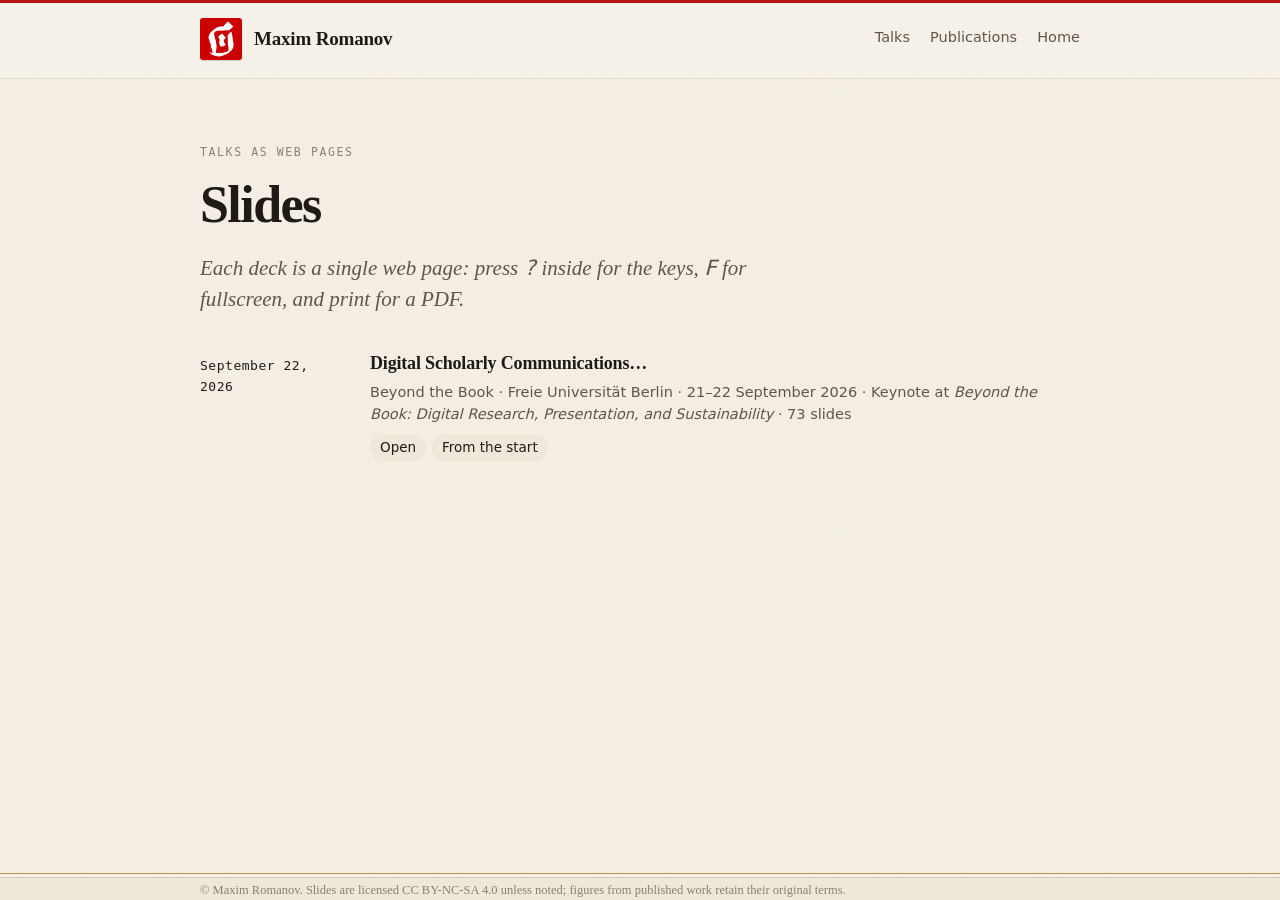
==== docs/index.html @ 6c86fb55 "Slide runtime and the first deck: Beyond the Book keynote, FU Berlin, 22 September 2026 Co-Authored-" ====
<!DOCTYPE html>
<html lang="en">
<head>
<meta charset="utf-8">
<meta name="viewport" content="width=device-width, initial-scale=1">
<title>Slides · Maxim Romanov</title>
<meta name="description" content="Slides from talks by Maxim Romanov, as web pages.">
<link rel="icon" href="assets/img/rm-mark-500.png" type="image/png">
<link rel="stylesheet" href="assets/list.css">
</head>
<body>
<header class="site-head">
  <div class="wrap head-inner">
    <a class="brand" href="https://maximromanov.github.io/"><img class="mark" src="assets/img/rm-mark.png" alt="" width="40" height="40"><span class="brand-name">Maxim Romanov</span></a>
    <nav class="site-nav"><a href="https://maximromanov.github.io/talks/">Talks</a><a href="https://maximromanov.github.io/publications/">Publications</a><a href="https://maximromanov.github.io/">Home</a></nav>
  </div>
</header>
<main class="wrap">
  <header class="page-head"><p class="app">Talks as web pages</p><h1>Slides</h1>
  <p class="lede">Each deck is a single web page: press <kbd>?</kbd> inside for the keys, <kbd>F</kbd> for fullscreen, and print for a PDF.</p></header>
  <ol class="items">
<li class="item"><div class="it-label"><span class="it-year">September 22, 2026</span></div><div class="it-body"><h3 class="it-title"><a href="2026-09-22-fub-keynote/">Digital Scholarly Communications…</a></h3><p class="it-meta">Beyond the Book · Freie Universität Berlin · 21–22 September 2026 · Keynote at <em>Beyond the Book: Digital Research, Presentation, and Sustainability</em> · 73 slides</p><p class="it-links"><a class="it-link" href="2026-09-22-fub-keynote/">Open</a> <a class="it-link" href="2026-09-22-fub-keynote/#1">From the start</a></p></div></li>
  </ol>
</main>
<footer class="site-foot"><div class="wrap"><p class="foot-note">© Maxim Romanov. Slides are licensed CC BY-NC-SA 4.0 unless noted; figures from published work retain their original terms.</p></div></footer>
</body>
</html>
---- docs/assets/list.css ----
/* ==========================================================================
   maximromanov.github.io — site stylesheet
   Hand-written; no framework. Tokens first, then layout, then components.
   ========================================================================== */

/* ---------- fonts (self-hosted; latin + latin-ext subsets) ---------- */
@font-face { font-family: "Literata"; font-style: normal; font-weight: 300 900; font-display: swap;
  src: url("assets/fonts/Literata-normal-latin.woff2") format("woff2");
  unicode-range: U+0000-00FF, U+0131, U+0152-0153, U+02BB-02BC, U+02C6, U+02DA, U+02DC, U+0304, U+0308, U+0329, U+2000-206F, U+20AC, U+2122, U+2191, U+2193, U+2212, U+2215, U+FEFF, U+FFFD; }
@font-face { font-family: "Literata"; font-style: normal; font-weight: 300 900; font-display: swap;
  src: url("assets/fonts/Literata-normal-latin-ext.woff2") format("woff2");
  unicode-range: U+0100-02BA, U+02BD-02C5, U+02C7-02CC, U+02CE-02D7, U+02DD-02FF, U+0304, U+0308, U+0329, U+1D00-1DBF, U+1E00-1E9F, U+1EF2-1EFF, U+2020, U+20A0-20AB, U+20AD-20C0, U+2113, U+2C60-2C7F, U+A720-A7FF; }
@font-face { font-family: "Literata"; font-style: italic; font-weight: 300 900; font-display: swap;
  src: url("assets/fonts/Literata-italic-latin.woff2") format("woff2");
  unicode-range: U+0000-00FF, U+0131, U+0152-0153, U+02BB-02BC, U+02C6, U+02DA, U+02DC, U+0304, U+0308, U+0329, U+2000-206F, U+20AC, U+2122, U+2191, U+2193, U+2212, U+2215, U+FEFF, U+FFFD; }
@font-face { font-family: "Literata"; font-style: italic; font-weight: 300 900; font-display: swap;
  src: url("assets/fonts/Literata-italic-latin-ext.woff2") format("woff2");
  unicode-range: U+0100-02BA, U+02BD-02C5, U+02C7-02CC, U+02CE-02D7, U+02DD-02FF, U+0304, U+0308, U+0329, U+1D00-1DBF, U+1E00-1E9F, U+1EF2-1EFF, U+2020, U+20A0-20AB, U+20AD-20C0, U+2113, U+2C60-2C7F, U+A720-A7FF; }
@font-face { font-family: "Inter"; font-style: normal; font-weight: 400 700; font-display: swap;
  src: url("assets/fonts/Inter-normal-latin.woff2") format("woff2");
  unicode-range: U+0000-00FF, U+0131, U+0152-0153, U+02BB-02BC, U+02C6, U+02DA, U+02DC, U+0304, U+0308, U+0329, U+2000-206F, U+20AC, U+2122, U+2191, U+2193, U+2212, U+2215, U+FEFF, U+FFFD; }
@font-face { font-family: "Inter"; font-style: normal; font-weight: 400 700; font-display: swap;
  src: url("assets/fonts/Inter-normal-latin-ext.woff2") format("woff2");
  unicode-range: U+0100-02BA, U+02BD-02C5, U+02C7-02CC, U+02CE-02D7, U+02DD-02FF, U+0304, U+0308, U+0329, U+1D00-1DBF, U+1E00-1E9F, U+1EF2-1EFF, U+2020, U+20A0-20AB, U+20AD-20C0, U+2113, U+2C60-2C7F, U+A720-A7FF; }
@font-face { font-family: "JetBrains Mono"; font-style: normal; font-weight: 400 600; font-display: swap;
  src: url("assets/fonts/JetBrainsMono-normal-latin.woff2") format("woff2");
  unicode-range: U+0000-00FF, U+0131, U+0152-0153, U+02BB-02BC, U+02C6, U+02DA, U+02DC, U+0304, U+0308, U+0329, U+2000-206F, U+20AC, U+2122, U+2191, U+2193, U+2212, U+2215, U+FEFF, U+FFFD; }
@font-face { font-family: "JetBrains Mono"; font-style: normal; font-weight: 400 600; font-display: swap;
  src: url("assets/fonts/JetBrainsMono-normal-latin-ext.woff2") format("woff2");
  unicode-range: U+0100-02BA, U+02BD-02C5, U+02C7-02CC, U+02CE-02D7, U+02DD-02FF, U+0304, U+0308, U+0329, U+1D00-1DBF, U+1E00-1E9F, U+1EF2-1EFF, U+2020, U+20A0-20AB, U+20AD-20C0, U+2113, U+2C60-2C7F, U+A720-A7FF; }

@font-face { font-family: "Amiri"; font-style: normal; font-weight: 400; font-display: swap;
  src: url("assets/fonts/Amiri-400-arabic.woff2") format("woff2");
  unicode-range: U+0600-06FF, U+0750-077F, U+0870-088E, U+0890-0891, U+0897-08E1, U+08E3-08FF, U+200C-200E, U+2010-2011, U+204F, U+2E41, U+FB50-FDFF, U+FE70-FE74, U+FE76-FEFC, U+102E0-102FB, U+10E60-10E7E, U+10EC2-10EC4, U+10EFC-10EFF, U+1EE00-1EE03, U+1EE05-1EE1F, U+1EE21-1EE22, U+1EE24, U+1EE27, U+1EE29-1EE32, U+1EE34-1EE37, U+1EE39, U+1EE3B, U+1EE42, U+1EE47, U+1EE49, U+1EE4B, U+1EE4D-1EE4F, U+1EE51-1EE52, U+1EE54, U+1EE57, U+1EE59, U+1EE5B, U+1EE5D, U+1EE5F, U+1EE61-1EE62, U+1EE64, U+1EE67-1EE6A, U+1EE6C-1EE72, U+1EE74-1EE77, U+1EE79-1EE7C, U+1EE7E, U+1EE80-1EE89, U+1EE8B-1EE9B, U+1EEA1-1EEA3, U+1EEA5-1EEA9, U+1EEAB-1EEBB, U+1EEF0-1EEF1; }

/* ---------- tokens ---------- */
:root {
  --paper: #F6F1E8;        /* page background: warm, slightly aged paper */
  --paper-2: #EEE7DA;      /* bands and panels */
  --panel: #FBF8F2;        /* raised cards */
  --rule: #D6CBB9;         /* hairlines */
  --rule-soft: #E5DCCD;
  --ink: #1F1A15;          /* text */
  --muted: #5F564B;        /* secondary text */
  --faint: #8B8174;        /* labels */
  --red: #B5140E;          /* accent, from the RM mark */
  --red-soft: #D14A40;
  --red-wash: #F4E2DE;
  --link: #9E1B14;
  --link-underline: rgba(158, 27, 20, .35);
  --gold: #B8923F;          /* jadwal inner line, ornaments */
  --grain-opacity: .055;
  --f-text: "Literata", "Iowan Old Style", "Palatino Linotype", Georgia, serif;
  --f-ui: "Inter", system-ui, -apple-system, "Segoe UI", Helvetica, Arial, sans-serif;
  --f-mono: "JetBrains Mono", ui-monospace, SFMono-Regular, Menlo, Consolas, monospace;
  --f-ar: "Amiri", "Scheherazade New", "Noto Naskh Arabic", "Geeza Pro", "Traditional Arabic", serif;
  --measure: 66ch;
  --wrap: 960px;
  --gutter: 16px;
  --label-w: 148px;
  color-scheme: light;
}
@media (prefers-color-scheme: dark) {
  :root:not([data-theme="light"]) {
    --paper: #161311; --paper-2: #1E1A17; --panel: #211D19; --rule: #3B342D; --rule-soft: #2E2924;
    --ink: #EAE2D6; --muted: #B7AC9C; --faint: #857A6D;
    --red: #E2574B; --red-soft: #F07A6F; --red-wash: #3A211E; --link: #EC7B70; --link-underline: rgba(236, 123, 112, .4);
    --gold: #C9A65A; --grain-opacity: .07;
    color-scheme: dark;
  }
}
:root[data-theme="dark"] {
  --paper: #161311; --paper-2: #1E1A17; --panel: #211D19; --rule: #3B342D; --rule-soft: #2E2924;
  --ink: #EAE2D6; --muted: #B7AC9C; --faint: #857A6D;
  --red: #E2574B; --red-soft: #F07A6F; --red-wash: #3A211E; --link: #EC7B70; --link-underline: rgba(236, 123, 112, .4);
  --gold: #C9A65A; --grain-opacity: .07;
  color-scheme: dark;
}

/* ---------- base ---------- */
*, *::before, *::after { box-sizing: border-box; }
html { -webkit-text-size-adjust: 100%; scroll-behavior: smooth; }
body {
  margin: 0; background: var(--paper); color: var(--ink);
  font-family: var(--f-text); font-size: 17px; line-height: 1.62;
  font-optical-sizing: auto; text-rendering: optimizeLegibility;
  -webkit-font-smoothing: antialiased;
  display: flex; flex-direction: column; min-height: 100vh;
}
main { flex: 1 0 auto; }
body::before { content: ""; position: fixed; inset: 0; z-index: -1; pointer-events: none; opacity: var(--grain-opacity);
  background-image: url("data:image/svg+xml,%3Csvg xmlns='http://www.w3.org/2000/svg' width='220' height='220'%3E%3Cfilter id='n'%3E%3CfeTurbulence type='fractalNoise' baseFrequency='.9' numOctaves='3' stitchTiles='stitch'/%3E%3CfeColorMatrix values='0 0 0 0 0.35 0 0 0 0 0.25 0 0 0 0 0.12 0 0 0 1 0'/%3E%3C/filter%3E%3Crect width='100%25' height='100%25' filter='url(%23n)'/%3E%3C/svg%3E"); }
body::after { content: ""; position: fixed; top: 0; left: 0; right: 0; height: 3px; background: var(--red); z-index: 5; }
img { max-width: 100%; height: auto; }
a { color: var(--link); text-decoration: underline; text-decoration-color: var(--link-underline); text-underline-offset: .16em; text-decoration-thickness: 1px; }
a:hover { text-decoration-color: currentColor; }
h1, h2, h3, h4 { font-family: var(--f-text); font-weight: 600; line-height: 1.18; letter-spacing: -.012em; margin: 0; text-wrap: balance; }
h1 { font-weight: 700; letter-spacing: -.03em; }
h1 { font-size: clamp(34px, 5vw, 54px); }
h2 { font-size: clamp(24px, 3vw, 30px); }
h3 { font-size: 19px; }
p { margin: 0 0 1em; }
hr { border: 0; border-top: 1px solid var(--rule); margin: 2.4em 0; }
code, pre { font-family: var(--f-mono); font-size: .86em; }
code { background: var(--paper-2); padding: .05em .35em; border-radius: 3px; }
pre { background: var(--paper-2); padding: 14px 16px; overflow: auto; border-radius: 4px; line-height: 1.5; }
pre code { background: none; padding: 0; }
blockquote { margin: 1.4em 0; padding: .2em 0 .2em 1.2em; border-left: 3px solid var(--red); color: var(--muted); }
table { border-collapse: collapse; width: 100%; margin: 1.2em 0; font-size: 15.5px; }
th, td { text-align: left; vertical-align: top; padding: .5em .7em; border-bottom: 1px solid var(--rule-soft); }
th { font-family: var(--f-ui); font-size: 13px; letter-spacing: .04em; text-transform: uppercase; color: var(--muted); }
[lang="ar"] { font-family: var(--f-ar); }

.wrap { max-width: var(--wrap); margin: 0 auto; padding: 0 clamp(var(--gutter), 4vw, 40px); width: 100%; }
.skip { position: absolute; left: -999px; top: 8px; background: var(--red); color: #fff; padding: 8px 12px; z-index: 10; }
.skip:focus { left: 8px; }

/* small uppercase label */
.app { font-family: var(--f-mono); font-size: 11.5px; letter-spacing: .14em; text-transform: uppercase; color: var(--faint); margin: 0 0 12px; }
.app a { color: inherit; text-decoration: none; }
.app a:hover { color: var(--red); }

/* ---------- header ---------- */
.site-head { border-bottom: 1px solid var(--rule-soft); background: var(--paper); }
.head-inner { display: flex; align-items: center; gap: 24px; padding-top: 18px; padding-bottom: 18px; }
.brand { display: inline-flex; align-items: center; gap: 12px; text-decoration: none; color: var(--ink); margin-right: auto; }
.brand .mark { width: 42px; height: 42px; border-radius: 3px; display: block; box-shadow: 0 1px 0 rgba(0,0,0,.15); }
.brand-name { font-family: var(--f-text); font-weight: 600; font-size: 19px; letter-spacing: -.01em; }
.site-nav { display: flex; flex-wrap: wrap; gap: 4px 20px; font-family: var(--f-ui); font-size: 14.5px; }
.site-nav a { color: var(--muted); text-decoration: none; padding: 4px 0; border-bottom: 2px solid transparent; }
.site-nav a:hover { color: var(--ink); }
.site-nav a.active { color: var(--ink); border-bottom-color: var(--red); }
.nav-num { font-family: var(--f-ar); color: var(--red); margin-right: .42em; font-size: 1.05em; }
.theme-toggle { background: none; border: 1px solid var(--rule); color: var(--muted); border-radius: 999px; width: 32px; height: 32px; display: inline-grid; place-items: center; cursor: pointer; padding: 0; }
.theme-toggle:hover { color: var(--red); border-color: var(--red); }
@media (max-width: 720px) {
  .head-inner { flex-wrap: wrap; gap: 12px 16px; }
  .brand { margin-right: 0; flex: 1 1 auto; }
  .site-nav { order: 3; flex-basis: 100%; gap: 2px 16px; font-size: 14px; }
}

/* ---------- page head ---------- */
.page-head { padding: clamp(36px, 6vw, 64px) 0 20px; max-width: 760px; }
.page-head h1 { font-size: clamp(34px, 5.2vw, 52px); }
.lede { font-size: clamp(18px, 2.1vw, 21px); font-style: italic; font-weight: 400; color: var(--muted); line-height: 1.5; margin: 18px 0 0; max-width: 58ch; text-wrap: pretty; }
.intro { margin-top: 12px; }

/* ---------- illustrations (manuscript-style) ---------- */
.illus { margin: 0; }
.illus img { display: block; width: 100%; height: auto; border: 1px solid var(--gold); outline: 1px solid var(--red); outline-offset: 4px; box-shadow: 0 12px 30px rgba(60, 40, 20, .16); background: var(--paper); }
.illus { padding: 5px; }
:root[data-theme="dark"] .illus img { filter: brightness(.92); }
@media (prefers-color-scheme: dark) { :root:not([data-theme="light"]) .illus img { filter: brightness(.92); } }
.illus figcaption { font-family: var(--f-mono); font-size: 10.5px; letter-spacing: .08em; text-transform: uppercase; color: var(--faint); margin-top: 12px; text-align: right; }
.page-head-illus { display: grid; grid-template-columns: minmax(0, 1fr) 360px; gap: 36px; align-items: end; max-width: none; }
.page-head-illus .page-head-text { max-width: 760px; }
.home-head-illus { display: grid; grid-template-columns: minmax(0, 1fr) 400px; gap: 40px; align-items: center; }
.illus-home img { transform: rotate(-1deg); }
.portrait { justify-self: end; width: 300px; max-width: 100%; }
.portrait img { display: block; width: 100%; height: auto; }
.portrait .portrait-ar { font-family: var(--f-ar); font-size: clamp(30px, 3.6vw, 44px); color: var(--red); text-align: center; text-transform: none; letter-spacing: 0; margin-top: 14px; line-height: 1.2; }
@media (max-width: 720px) { .portrait { justify-self: start; width: 240px; } }
.hd-ar-wrap { display: flex; justify-content: flex-end; align-items: center; height: 100%; }
.hd-ar { font-family: var(--f-ar); font-size: clamp(64px, 9vw, 124px); line-height: 1.1; color: var(--red); opacity: .92; margin: 0; text-align: right; font-weight: 400; text-shadow: 0 1px 0 rgba(255,255,255,.4); }
@media (max-width: 720px) { .hd-ar-wrap { justify-content: flex-start; } .hd-ar { font-size: 56px; text-align: left; opacity: .85; } }
@media (max-width: 860px) {
  .page-head-illus { grid-template-columns: minmax(0, 1fr) 280px; gap: 24px; }
  .home-head-illus { grid-template-columns: minmax(0, 1fr) 300px; }
}
@media (max-width: 720px) {
  .page-head-illus, .home-head-illus { grid-template-columns: 1fr; gap: 22px; }
  .page-head-illus .illus, .illus-home { max-width: 460px; }
  .illus-home img { transform: none; }
}

/* ---------- home ---------- */
.home-head { padding: clamp(44px, 8vw, 96px) 0 28px; }
.home-head h1 { font-size: clamp(42px, 7vw, 76px); letter-spacing: -.028em; line-height: 1.02; }
.hd-standing { font-size: clamp(19px, 2.5vw, 26px); font-weight: 400; color: var(--red); margin: 22px 0 0; line-height: 1.34; max-width: 30ch; letter-spacing: -.008em; text-wrap: balance; }
.hd-position { font-family: var(--f-ui); font-size: 15.5px; color: var(--muted); margin: 18px 0 0; max-width: 60ch; line-height: 1.5; }
.hd-links { font-family: var(--f-ui); font-size: 14px; margin: 14px 0 0; color: var(--faint); }
.hd-links a { color: var(--muted); text-decoration: none; }
.hd-links a:hover { color: var(--red); }

.rail { border-top: 1px solid var(--rule); border-bottom: 1px solid var(--rule); margin: 28px 0 40px; }
.rail-list { list-style: none; margin: 0; padding: 0; display: grid; grid-template-columns: repeat(4, 1fr); }
.rail-list li + li { border-left: 1px solid var(--rule-soft); }
.rail-list a { display: flex; flex-direction: column; gap: 4px; padding: 16px 18px; text-decoration: none; color: var(--ink); height: 100%; }
.rail-list a:hover { background: var(--panel); }
.rail-abbr { font-family: var(--f-mono); font-size: 12.5px; letter-spacing: .1em; text-transform: uppercase; color: var(--red); }
.rail-label { font-family: var(--f-ui); font-size: 13.5px; color: var(--muted); line-height: 1.35; }
@media (max-width: 720px) {
  .rail-list { grid-template-columns: 1fr 1fr; }
  .rail-list li:nth-child(3) { border-left: 0; }
  .rail-list li:nth-child(n+3) { border-top: 1px solid var(--rule-soft); }
}

/* featured book (home) */
.feature-book { display: grid; grid-template-columns: 150px 1fr; gap: 26px; align-items: start; background: var(--panel); border: 1px solid var(--rule-soft); border-left: 3px solid var(--red); border-radius: 4px; padding: 22px 26px; margin: 0 0 44px; max-width: 820px; }
.fb-cover img { display: block; width: 150px; height: auto; border-radius: 2px; box-shadow: 0 6px 18px rgba(0,0,0,.22); }
.fb-text .app { margin-bottom: 8px; color: var(--red); }
.fb-title { font-size: clamp(20px, 2.4vw, 25px); font-weight: 600; margin: 0 0 10px; line-height: 1.22; }
.fb-title em { font-style: italic; }
.fb-blurb { font-size: 15.5px; color: var(--muted); margin: 0 0 8px; line-height: 1.5; max-width: 60ch; }
.feature-book .it-links { margin-top: 10px; }
@media (max-width: 560px) { .feature-book { grid-template-columns: 1fr; gap: 16px; padding: 18px; } .fb-cover img { width: 120px; } }

/* publication with a cover */
.it-with-cover { display: grid; grid-template-columns: 120px 1fr; gap: 20px; align-items: start; }
.it-cover img { display: block; width: 120px; height: auto; border-radius: 2px; box-shadow: 0 4px 14px rgba(0,0,0,.2); }
.it-toc { margin: .5em 0 0; padding-left: 1.2em; }
.it-toc li { margin-bottom: .3em; }
@media (max-width: 560px) { .it-with-cover { grid-template-columns: 1fr; } .it-cover img { width: 100px; } }

/* ---------- prose ---------- */
.prose { max-width: var(--measure); font-size: 17.5px; }
.prose-wide { max-width: 820px; }
.prose p { margin: 0 0 1.15em; text-wrap: pretty; }
.prose h2 { margin: 2.2em 0 .7em; padding-top: .6em; border-top: 1px solid var(--rule); font-size: clamp(22px, 2.6vw, 27px); }
.prose h2:first-child { margin-top: 1em; border-top: 0; padding-top: 0; }
.prose h3 { margin: 1.8em 0 .5em; font-size: 19.5px; }
.prose h4 { margin: 1.4em 0 .4em; font-size: 16.5px; font-family: var(--f-ui); text-transform: uppercase; letter-spacing: .06em; color: var(--muted); }
.prose ul, .prose ol { padding-left: 1.3em; margin: 0 0 1.15em; }
.prose li { margin-bottom: .35em; }
.prose li p { margin-bottom: .5em; }
.prose img { display: block; margin: 1.2em auto; border-radius: 3px; }
.prose figure, .prose .figure { margin: 1.6em 0; }
.prose figcaption, .prose .caption, .prose p.caption { font-family: var(--f-ui); font-size: 13.5px; color: var(--muted); text-align: center; margin-top: .5em; }
.prose sup { line-height: 0; }
.prose .footnote { font-size: 15px; color: var(--muted); border-top: 1px solid var(--rule); margin-top: 2.5em; padding-top: 1em; }
.prose .footnotes, .prose .footnote ol { font-size: 15px; color: var(--muted); }
.prose .footnotes { border-top: 1px solid var(--rule); margin-top: 2.5em; padding-top: 1em; }
.prose .footnote-backref, .prose a.reversefootnote { text-decoration: none; }
.prose hr.footnotes-sep { display: none; }
.prose .lead { font-size: 1.12em; color: var(--muted); }
.home-essay { margin-bottom: 40px; }
.home-essay > p:first-of-type::first-letter { float: left; font-size: 4.6em; line-height: .78; padding: .08em .1em 0 0; color: var(--red); font-weight: 700; font-family: var(--f-text); }
.home-essay h2 { font-size: 21px; margin: 2em 0 .6em; border-top: 0; padding-top: 0; }
.home-essay h2:first-child { margin-top: 0; }
.prose .aside { font-family: var(--f-ui); font-size: 14.5px; color: var(--muted); border-left: 2px solid var(--rule); padding-left: 14px; margin: 1.4em 0; }

/* project blocks on the research page */
.project { margin: 2.4em 0 2.8em; padding-top: 1.6em; border-top: 1px solid var(--rule); scroll-margin-top: 24px; }
.project:first-of-type { border-top: 0; padding-top: 0; }
.project h2 { border-top: 0; padding-top: 0; margin: 0 0 .35em; }
.project .meta { font-family: var(--f-ui); font-size: 14px; color: var(--muted); margin: 0 0 1em; line-height: 1.5; }
.project .meta b { color: var(--red); font-weight: 600; }
.project .meta a { color: var(--muted); }
.project .links { font-family: var(--f-ui); font-size: 14px; margin-top: .4em; }
.project .links a { margin-right: 14px; }

/* table of contents (long pages) */
.toc { font-family: var(--f-ui); font-size: 14px; background: var(--panel); border: 1px solid var(--rule-soft); padding: 14px 18px; margin: 18px 0 28px; max-width: var(--measure); border-radius: 4px; }
.toc ul { list-style: none; margin: 0; padding: 0; }
.toc ul ul { padding-left: 14px; }
.toc li { margin: 3px 0; }
.toc a { text-decoration: none; color: var(--muted); }
.toc a:hover { color: var(--red); }

/* ---------- item lists (publications, talks, courses) ---------- */
.subnav { font-family: var(--f-ui); font-size: 14px; display: flex; flex-wrap: wrap; gap: 6px 18px; margin: 20px 0 8px; padding: 12px 0; border-top: 1px solid var(--gold); border-bottom: 1px solid var(--gold); box-shadow: 0 3px 0 -2px var(--rule), 0 -3px 0 -2px var(--rule); }
.subnav a { text-decoration: none; color: var(--muted); }
.subnav a:hover { color: var(--red); }
.legend { font-family: var(--f-ui); font-size: 13px; color: var(--faint); margin: 10px 0 0; }
.items-section { margin-top: 40px; scroll-margin-top: 24px; }
.items-section > h2 { margin-bottom: 8px; }
.items-section > h2::before, .home-essay h2::before, .project h2::before { content: ""; display: inline-block; width: .62em; height: .62em; margin-right: .4em; vertical-align: -.02em; background-color: var(--red); -webkit-mask: url("data:image/svg+xml,%3Csvg xmlns='http://www.w3.org/2000/svg' viewBox='0 0 24 24'%3E%3Cpath d='M12 1.5c1.4 2.6 1.4 5.2 0 7.8-1.4-2.6-1.4-5.2 0-7.8zm0 21c-1.4-2.6-1.4-5.2 0-7.8 1.4 2.6 1.4 5.2 0 7.8zM1.5 12c2.6-1.4 5.2-1.4 7.8 0-2.6 1.4-5.2 1.4-7.8 0zm21 0c-2.6 1.4-5.2 1.4-7.8 0 2.6-1.4 5.2-1.4 7.8 0zM4.6 4.6c2.8.8 4.7 2.7 5.5 5.5-2.8-.8-4.7-2.7-5.5-5.5zm14.8 14.8c-2.8-.8-4.7-2.7-5.5-5.5 2.8.8 4.7 2.7 5.5 5.5zM19.4 4.6c-.8 2.8-2.7 4.7-5.5 5.5.8-2.8 2.7-4.7 5.5-5.5zM4.6 19.4c.8-2.8 2.7-4.7 5.5-5.5-.8 2.8-2.7 4.7-5.5 5.5z'/%3E%3Ccircle cx='12' cy='12' r='2.2'/%3E%3C/svg%3E") center / contain no-repeat; mask: url("data:image/svg+xml,%3Csvg xmlns='http://www.w3.org/2000/svg' viewBox='0 0 24 24'%3E%3Cpath d='M12 1.5c1.4 2.6 1.4 5.2 0 7.8-1.4-2.6-1.4-5.2 0-7.8zm0 21c-1.4-2.6-1.4-5.2 0-7.8 1.4 2.6 1.4 5.2 0 7.8zM1.5 12c2.6-1.4 5.2-1.4 7.8 0-2.6 1.4-5.2 1.4-7.8 0zm21 0c-2.6 1.4-5.2 1.4-7.8 0 2.6-1.4 5.2-1.4 7.8 0zM4.6 4.6c2.8.8 4.7 2.7 5.5 5.5-2.8-.8-4.7-2.7-5.5-5.5zm14.8 14.8c-2.8-.8-4.7-2.7-5.5-5.5 2.8.8 4.7 2.7 5.5 5.5zM19.4 4.6c-.8 2.8-2.7 4.7-5.5 5.5.8-2.8 2.7-4.7 5.5-5.5zM4.6 19.4c.8-2.8 2.7-4.7 5.5-5.5-.8 2.8-2.7 4.7-5.5 5.5z'/%3E%3Ccircle cx='12' cy='12' r='2.2'/%3E%3C/svg%3E") center / contain no-repeat; }
.rosette { display: inline-block; width: 22px; height: 22px; background-color: var(--red); -webkit-mask: url("data:image/svg+xml,%3Csvg xmlns='http://www.w3.org/2000/svg' viewBox='0 0 24 24'%3E%3Cpath d='M12 1.5c1.4 2.6 1.4 5.2 0 7.8-1.4-2.6-1.4-5.2 0-7.8zm0 21c-1.4-2.6-1.4-5.2 0-7.8 1.4 2.6 1.4 5.2 0 7.8zM1.5 12c2.6-1.4 5.2-1.4 7.8 0-2.6 1.4-5.2 1.4-7.8 0zm21 0c-2.6 1.4-5.2 1.4-7.8 0 2.6-1.4 5.2-1.4 7.8 0zM4.6 4.6c2.8.8 4.7 2.7 5.5 5.5-2.8-.8-4.7-2.7-5.5-5.5zm14.8 14.8c-2.8-.8-4.7-2.7-5.5-5.5 2.8.8 4.7 2.7 5.5 5.5zM19.4 4.6c-.8 2.8-2.7 4.7-5.5 5.5.8-2.8 2.7-4.7 5.5-5.5zM4.6 19.4c.8-2.8 2.7-4.7 5.5-5.5-.8 2.8-2.7 4.7-5.5 5.5z'/%3E%3Ccircle cx='12' cy='12' r='2.2'/%3E%3C/svg%3E") center / contain no-repeat; mask: url("data:image/svg+xml,%3Csvg xmlns='http://www.w3.org/2000/svg' viewBox='0 0 24 24'%3E%3Cpath d='M12 1.5c1.4 2.6 1.4 5.2 0 7.8-1.4-2.6-1.4-5.2 0-7.8zm0 21c-1.4-2.6-1.4-5.2 0-7.8 1.4 2.6 1.4 5.2 0 7.8zM1.5 12c2.6-1.4 5.2-1.4 7.8 0-2.6 1.4-5.2 1.4-7.8 0zm21 0c-2.6 1.4-5.2 1.4-7.8 0 2.6-1.4 5.2-1.4 7.8 0zM4.6 4.6c2.8.8 4.7 2.7 5.5 5.5-2.8-.8-4.7-2.7-5.5-5.5zm14.8 14.8c-2.8-.8-4.7-2.7-5.5-5.5 2.8.8 4.7 2.7 5.5 5.5zM19.4 4.6c-.8 2.8-2.7 4.7-5.5 5.5.8-2.8 2.7-4.7 5.5-5.5zM4.6 19.4c.8-2.8 2.7-4.7 5.5-5.5-.8 2.8-2.7 4.7-5.5 5.5z'/%3E%3Ccircle cx='12' cy='12' r='2.2'/%3E%3C/svg%3E") center / contain no-repeat; }
.items-section > h2 .count { font-family: var(--f-mono); font-size: 12px; color: var(--faint); letter-spacing: .08em; margin-left: 8px; vertical-align: middle; }
.section-blurb { font-family: var(--f-ui); font-size: 14.5px; color: var(--muted); margin: 0 0 8px; max-width: 70ch; }
.year-head { font-family: var(--f-mono); font-size: 12.5px; letter-spacing: .14em; color: var(--red); text-transform: uppercase; margin: 26px 0 4px; }
.items { list-style: none; margin: 0; padding: 0; }
.item { display: grid; grid-template-columns: var(--label-w) 1fr; gap: 6px 22px; padding: 16px 0; border-top: 1px solid var(--rule-soft); scroll-margin-top: 24px; }
.items > .item:first-child { border-top: 0; }
.it-label { display: flex; flex-direction: column; gap: 3px; padding-top: 3px; }
.it-year { font-family: var(--f-mono); font-size: 13px; color: var(--ink); letter-spacing: .04em; }
.it-where, .it-status { font-family: var(--f-ui); font-size: 12.5px; color: var(--faint); line-height: 1.35; }
.it-status { color: var(--red); }
.it-body { min-width: 0; }
.it-title { font-size: 18px; font-weight: 600; letter-spacing: -.01em; line-height: 1.32; margin: 0; text-wrap: pretty; }
.it-title a { color: inherit; text-decoration: none; }
.it-title a:hover { color: var(--red); }
.it-meta, .it-text { font-family: var(--f-ui); font-size: 14.5px; color: var(--muted); line-height: 1.55; margin: 5px 0 0; max-width: 78ch; }
.it-text { color: var(--ink); font-family: var(--f-text); font-size: 16px; }
.it-note { font-family: var(--f-ui); font-size: 13.5px; color: var(--faint); margin: 6px 0 0; max-width: 78ch; }
.it-links { font-family: var(--f-ui); font-size: 13.5px; margin: 8px 0 0; display: flex; flex-wrap: wrap; gap: 4px 6px; }
.it-link { display: inline-block; text-decoration: none; color: var(--ink); background: var(--paper-2); padding: 2px 9px; border-radius: 999px; border: 1px solid transparent; }
.it-link:hover { border-color: var(--red); color: var(--red); background: var(--paper); }
.it-abstract { font-family: var(--f-ui); font-size: 14.5px; color: var(--muted); margin: 8px 0 0; max-width: 72ch; }
.it-abstract summary { cursor: pointer; color: var(--faint); font-size: 13px; letter-spacing: .04em; text-transform: uppercase; }
.it-abstract p { margin: .5em 0 0; }
.badges { display: inline-flex; flex-wrap: wrap; gap: 5px; margin-top: 8px; }
.badge { font-family: var(--f-mono); font-size: 10.5px; letter-spacing: .08em; text-transform: uppercase; padding: 1px 7px; border-radius: 3px; border: 1px solid var(--rule); color: var(--faint); }
.badge-key { color: var(--red); border-color: var(--red-soft); background: var(--red-wash); }
.badge-eis1600 { color: var(--ink); }
.items-compact .item { padding: 11px 0; }
@media (max-width: 640px) {
  .item { grid-template-columns: 1fr; gap: 4px; }
  .it-label { flex-direction: row; flex-wrap: wrap; gap: 10px; padding-top: 0; }
  .it-year { font-size: 12.5px; }
}

/* CV page */
.cv-top { display: grid; grid-template-columns: var(--label-w) 1fr; gap: 8px 22px; margin: 12px 0 8px; font-size: 16px; }
.cv-top dt { font-family: var(--f-mono); font-size: 12.5px; letter-spacing: .06em; color: var(--faint); text-transform: uppercase; padding-top: 4px; }
.cv-top dd { margin: 0; }
@media (max-width: 640px) { .cv-top { grid-template-columns: 1fr; gap: 2px; } .cv-top dd { margin-bottom: 10px; } }
.cv-section > h2 { font-size: 22px; }
.cv-section .item { padding: 12px 0; }
.cv-section .it-title { font-size: 16.5px; }

/* ---------- notes ---------- */
.note-head { max-width: 760px; }
.cover { margin: 8px 0 32px; }
.cover img { width: 100%; max-height: 420px; object-fit: cover; border-radius: 4px; display: block; }
.cover figcaption { font-family: var(--f-ui); font-size: 13px; color: var(--faint); margin-top: 8px; }
.note-body { margin-bottom: 48px; }
.note-body p.caption, .note-body .caption { font-family: var(--f-ui); font-size: 13.5px; color: var(--muted); }
.tags { font-family: var(--f-mono); font-size: 11.5px; letter-spacing: .06em; color: var(--faint); display: flex; flex-wrap: wrap; gap: 6px; margin-bottom: 40px; }
.tag { border: 1px solid var(--rule); border-radius: 3px; padding: 1px 7px; }
.notes-list .it-title { font-size: 19px; }

/* ---------- footer ---------- */
.site-foot { border-top: 1px solid var(--gold); box-shadow: inset 0 3px 0 var(--paper), inset 0 4px 0 var(--rule); margin-top: 48px; background: var(--paper-2); }
.foot-ornament { grid-column: 1 / -1; text-align: center; margin: 0 0 6px; line-height: 1; }
.foot-inner { padding-top: 22px; padding-bottom: 32px; display: grid; grid-template-columns: 1fr auto; gap: 10px 24px; align-items: baseline; font-family: var(--f-ui); font-size: 13.5px; color: var(--muted); }
.foot-left { display: flex; align-items: baseline; gap: 12px; flex-wrap: wrap; }
.foot-name { font-family: var(--f-text); font-weight: 600; color: var(--ink); font-size: 16px; }
.foot-ar { font-size: 20px; color: var(--red); line-height: 1; }
.foot-old { color: var(--faint); }
.foot-links a { color: var(--muted); text-decoration: none; }
.foot-links a:hover { color: var(--red); }
.views { color: var(--faint); }
.foot-note { grid-column: 1 / -1; margin: 6px 0 0; color: var(--faint); font-size: 12.5px; }
@media (max-width: 640px) { .foot-inner { grid-template-columns: 1fr; } }

/* ---------- print ---------- */
@media print {
  .site-head, .site-foot, .theme-toggle, .subnav, .skip { display: none !important; }
  body { background: #fff; color: #000; font-size: 11pt; }
  a { color: #000; text-decoration: none; }
  .item { break-inside: avoid; }
  .page-head { padding-top: 0; }
}
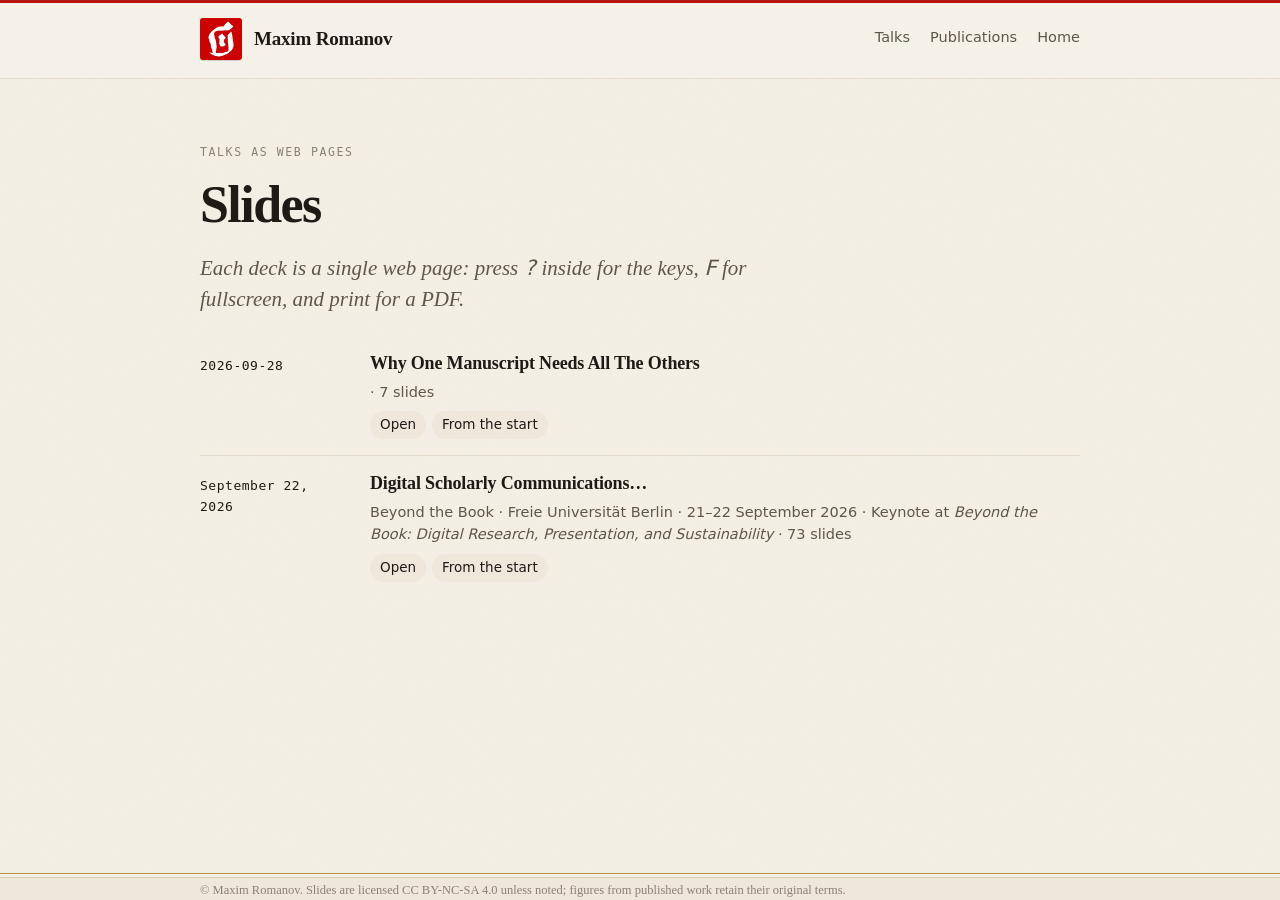
==== commit b00c7494: "Speaker notes: current/next previews, clock, remote keys; works from file:// Co-Authored-By: Claude " ====
--- a/docs/index.html
+++ b/docs/index.html
@@ -19,7 +19,7 @@
   <header class="page-head"><p class="app">Talks as web pages</p><h1>Slides</h1>
   <p class="lede">Each deck is a single web page: press <kbd>?</kbd> inside for the keys, <kbd>F</kbd> for fullscreen, and print for a PDF.</p></header>
   <ol class="items">
-<li class="item"><div class="it-label"><span class="it-year">September 22, 2026</span></div><div class="it-body"><h3 class="it-title"><a href="2026-09-22-fub-keynote/">Digital Scholarly Communications…</a></h3><p class="it-meta">Beyond the Book · Freie Universität Berlin · 21–22 September 2026 · Keynote at <em>Beyond the Book: Digital Research, Presentation, and Sustainability</em> · 73 slides</p><p class="it-links"><a class="it-link" href="2026-09-22-fub-keynote/">Open</a> <a class="it-link" href="2026-09-22-fub-keynote/#1">From the start</a></p></div></li>
+<li class="item"><div class="it-label"><span class="it-year">2026-09-28</span></div><div class="it-body"><h3 class="it-title"><a href="2026-09-28-Cairo/">Why One Manuscript Needs All The Others</a></h3><p class="it-meta"> · 7 slides</p><p class="it-links"><a class="it-link" href="2026-09-28-Cairo/">Open</a> <a class="it-link" href="2026-09-28-Cairo/#1">From the start</a></p></div></li><li class="item"><div class="it-label"><span class="it-year">September 22, 2026</span></div><div class="it-body"><h3 class="it-title"><a href="2026-09-22-fub-keynote/">Digital Scholarly Communications…</a></h3><p class="it-meta">Beyond the Book · Freie Universität Berlin · 21–22 September 2026 · Keynote at <em>Beyond the Book: Digital Research, Presentation, and Sustainability</em> · 73 slides</p><p class="it-links"><a class="it-link" href="2026-09-22-fub-keynote/">Open</a> <a class="it-link" href="2026-09-22-fub-keynote/#1">From the start</a></p></div></li>
   </ol>
 </main>
 <footer class="site-foot"><div class="wrap"><p class="foot-note">© Maxim Romanov. Slides are licensed CC BY-NC-SA 4.0 unless noted; figures from published work retain their original terms.</p></div></footer>
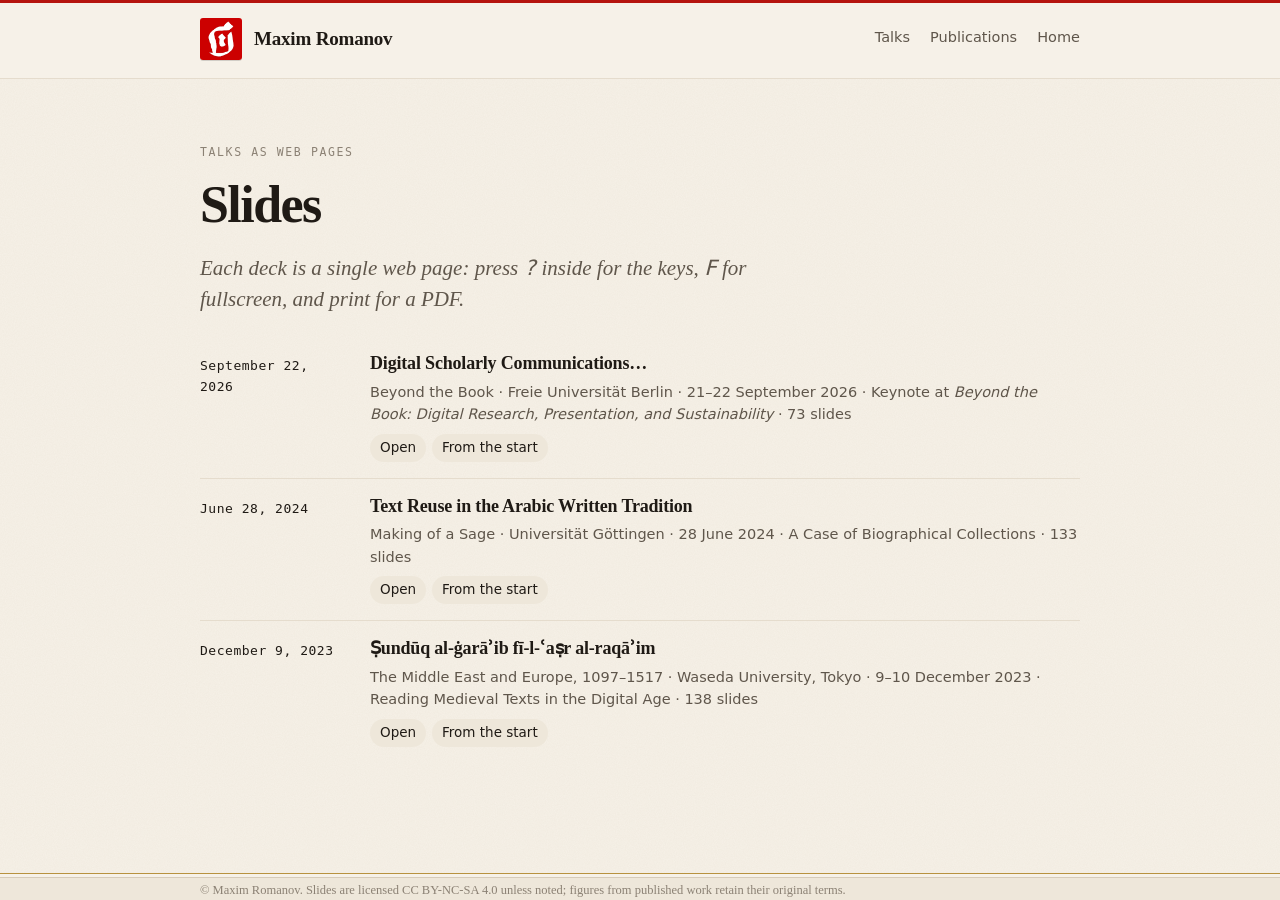
==== commit 872df6f5: "Two more decks converted from Google Slides: Waseda 2023 and Göttingen 2024; conversion tools; type " ====
--- a/docs/index.html
+++ b/docs/index.html
@@ -5,7 +5,8 @@
 <meta name="viewport" content="width=device-width, initial-scale=1">
 <title>Slides · Maxim Romanov</title>
 <meta name="description" content="Slides from talks by Maxim Romanov, as web pages.">
-<link rel="icon" href="assets/img/rm-mark-500.png" type="image/png">
+<link rel="icon" href="assets/img/favicon-32.png" type="image/png" sizes="32x32">
+<link rel="apple-touch-icon" href="assets/img/apple-touch-icon.png">
 <link rel="stylesheet" href="assets/list.css">
 </head>
 <body>
@@ -19,7 +20,7 @@
   <header class="page-head"><p class="app">Talks as web pages</p><h1>Slides</h1>
   <p class="lede">Each deck is a single web page: press <kbd>?</kbd> inside for the keys, <kbd>F</kbd> for fullscreen, and print for a PDF.</p></header>
   <ol class="items">
-<li class="item"><div class="it-label"><span class="it-year">2026-09-28</span></div><div class="it-body"><h3 class="it-title"><a href="2026-09-28-Cairo/">Why One Manuscript Needs All The Others</a></h3><p class="it-meta"> · 7 slides</p><p class="it-links"><a class="it-link" href="2026-09-28-Cairo/">Open</a> <a class="it-link" href="2026-09-28-Cairo/#1">From the start</a></p></div></li><li class="item"><div class="it-label"><span class="it-year">September 22, 2026</span></div><div class="it-body"><h3 class="it-title"><a href="2026-09-22-fub-keynote/">Digital Scholarly Communications…</a></h3><p class="it-meta">Beyond the Book · Freie Universität Berlin · 21–22 September 2026 · Keynote at <em>Beyond the Book: Digital Research, Presentation, and Sustainability</em> · 73 slides</p><p class="it-links"><a class="it-link" href="2026-09-22-fub-keynote/">Open</a> <a class="it-link" href="2026-09-22-fub-keynote/#1">From the start</a></p></div></li>
+<li class="item"><div class="it-label"><span class="it-year">September 22, 2026</span></div><div class="it-body"><h3 class="it-title"><a href="2026-09-22-fub-keynote/">Digital Scholarly Communications…</a></h3><p class="it-meta">Beyond the Book · Freie Universität Berlin · 21–22 September 2026 · Keynote at <em>Beyond the Book: Digital Research, Presentation, and Sustainability</em> · 73 slides</p><p class="it-links"><a class="it-link" href="2026-09-22-fub-keynote/">Open</a> <a class="it-link" href="2026-09-22-fub-keynote/#1">From the start</a></p></div></li><li class="item"><div class="it-label"><span class="it-year">June 28, 2024</span></div><div class="it-body"><h3 class="it-title"><a href="2024-06-28-goettingen/">Text Reuse in the Arabic Written Tradition</a></h3><p class="it-meta">Making of a Sage · Universität Göttingen · 28 June 2024 · A Case of Biographical Collections · 133 slides</p><p class="it-links"><a class="it-link" href="2024-06-28-goettingen/">Open</a> <a class="it-link" href="2024-06-28-goettingen/#1">From the start</a></p></div></li><li class="item"><div class="it-label"><span class="it-year">December 9, 2023</span></div><div class="it-body"><h3 class="it-title"><a href="2023-12-09-waseda-tokyo/">Ṣundūq al-ġarāʾib fī-l-ʿaṣr al-raqāʾim</a></h3><p class="it-meta">The Middle East and Europe, 1097–1517 · Waseda University, Tokyo · 9–10 December 2023 · Reading Medieval Texts in the Digital Age · 138 slides</p><p class="it-links"><a class="it-link" href="2023-12-09-waseda-tokyo/">Open</a> <a class="it-link" href="2023-12-09-waseda-tokyo/#1">From the start</a></p></div></li>
   </ol>
 </main>
 <footer class="site-foot"><div class="wrap"><p class="foot-note">© Maxim Romanov. Slides are licensed CC BY-NC-SA 4.0 unless noted; figures from published work retain their original terms.</p></div></footer>
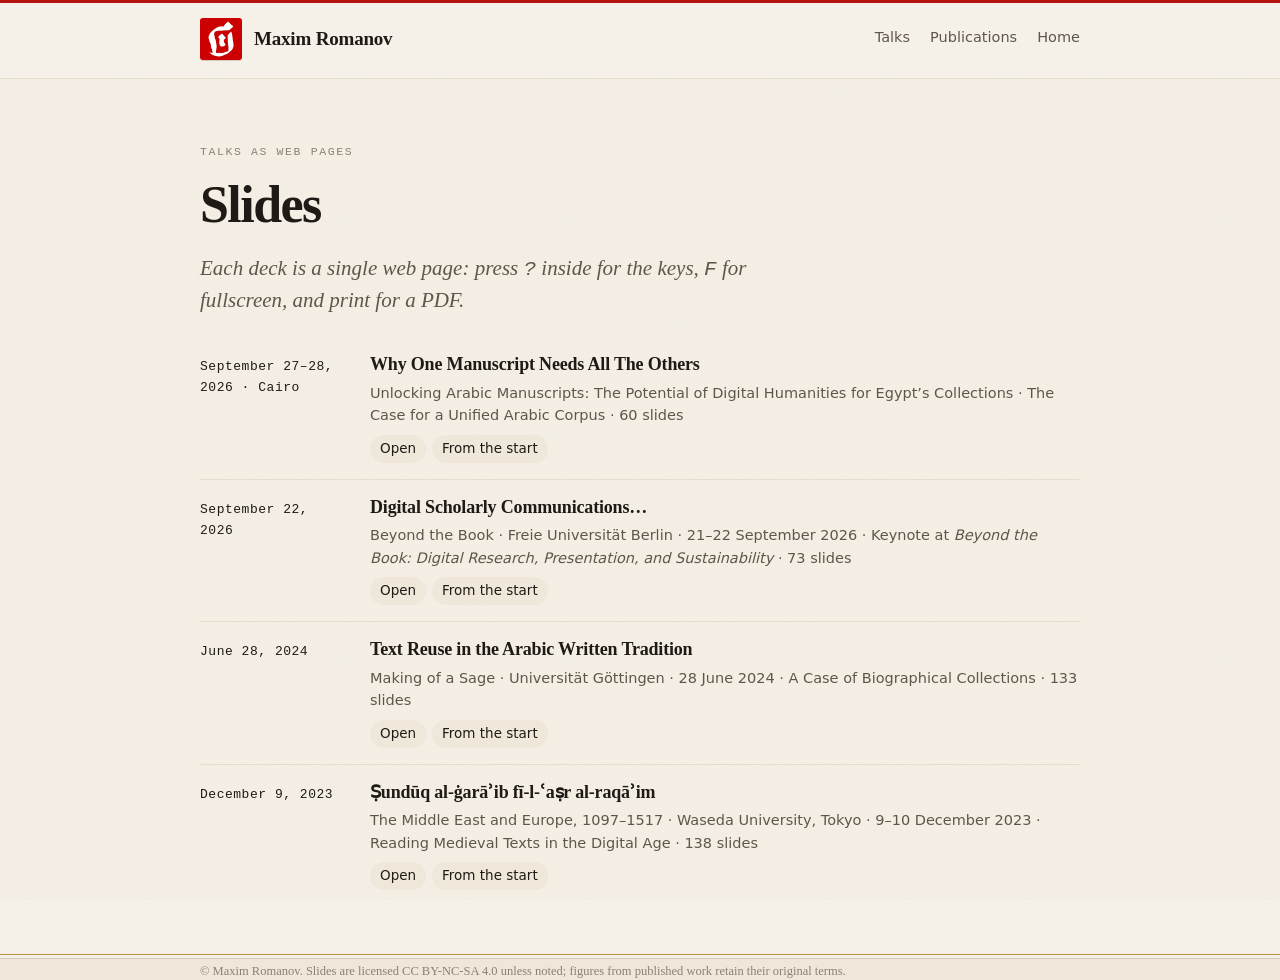
==== commit b65d05b6: "Cairo deck: list it on the slides index Removed the unlisted flag now the deck is finished. Still no" ====
--- a/docs/index.html
+++ b/docs/index.html
@@ -20,7 +20,7 @@
   <header class="page-head"><p class="app">Talks as web pages</p><h1>Slides</h1>
   <p class="lede">Each deck is a single web page: press <kbd>?</kbd> inside for the keys, <kbd>F</kbd> for fullscreen, and print for a PDF.</p></header>
   <ol class="items">
-<li class="item"><div class="it-label"><span class="it-year">September 22, 2026</span></div><div class="it-body"><h3 class="it-title"><a href="2026-09-22-fub-keynote/">Digital Scholarly Communications…</a></h3><p class="it-meta">Beyond the Book · Freie Universität Berlin · 21–22 September 2026 · Keynote at <em>Beyond the Book: Digital Research, Presentation, and Sustainability</em> · 73 slides</p><p class="it-links"><a class="it-link" href="2026-09-22-fub-keynote/">Open</a> <a class="it-link" href="2026-09-22-fub-keynote/#1">From the start</a></p></div></li><li class="item"><div class="it-label"><span class="it-year">June 28, 2024</span></div><div class="it-body"><h3 class="it-title"><a href="2024-06-28-goettingen/">Text Reuse in the Arabic Written Tradition</a></h3><p class="it-meta">Making of a Sage · Universität Göttingen · 28 June 2024 · A Case of Biographical Collections · 133 slides</p><p class="it-links"><a class="it-link" href="2024-06-28-goettingen/">Open</a> <a class="it-link" href="2024-06-28-goettingen/#1">From the start</a></p></div></li><li class="item"><div class="it-label"><span class="it-year">December 9, 2023</span></div><div class="it-body"><h3 class="it-title"><a href="2023-12-09-waseda-tokyo/">Ṣundūq al-ġarāʾib fī-l-ʿaṣr al-raqāʾim</a></h3><p class="it-meta">The Middle East and Europe, 1097–1517 · Waseda University, Tokyo · 9–10 December 2023 · Reading Medieval Texts in the Digital Age · 138 slides</p><p class="it-links"><a class="it-link" href="2023-12-09-waseda-tokyo/">Open</a> <a class="it-link" href="2023-12-09-waseda-tokyo/#1">From the start</a></p></div></li>
+<li class="item"><div class="it-label"><span class="it-year">September 27–28, 2026 · Cairo</span></div><div class="it-body"><h3 class="it-title"><a href="2026-09-28-Cairo/">Why One Manuscript Needs All The Others</a></h3><p class="it-meta">Unlocking Arabic Manuscripts: The Potential of Digital Humanities for Egypt’s Collections · The Case for a Unified Arabic Corpus · 60 slides</p><p class="it-links"><a class="it-link" href="2026-09-28-Cairo/">Open</a> <a class="it-link" href="2026-09-28-Cairo/#1">From the start</a></p></div></li><li class="item"><div class="it-label"><span class="it-year">September 22, 2026</span></div><div class="it-body"><h3 class="it-title"><a href="2026-09-22-fub-keynote/">Digital Scholarly Communications…</a></h3><p class="it-meta">Beyond the Book · Freie Universität Berlin · 21–22 September 2026 · Keynote at <em>Beyond the Book: Digital Research, Presentation, and Sustainability</em> · 73 slides</p><p class="it-links"><a class="it-link" href="2026-09-22-fub-keynote/">Open</a> <a class="it-link" href="2026-09-22-fub-keynote/#1">From the start</a></p></div></li><li class="item"><div class="it-label"><span class="it-year">June 28, 2024</span></div><div class="it-body"><h3 class="it-title"><a href="2024-06-28-goettingen/">Text Reuse in the Arabic Written Tradition</a></h3><p class="it-meta">Making of a Sage · Universität Göttingen · 28 June 2024 · A Case of Biographical Collections · 133 slides</p><p class="it-links"><a class="it-link" href="2024-06-28-goettingen/">Open</a> <a class="it-link" href="2024-06-28-goettingen/#1">From the start</a></p></div></li><li class="item"><div class="it-label"><span class="it-year">December 9, 2023</span></div><div class="it-body"><h3 class="it-title"><a href="2023-12-09-waseda-tokyo/">Ṣundūq al-ġarāʾib fī-l-ʿaṣr al-raqāʾim</a></h3><p class="it-meta">The Middle East and Europe, 1097–1517 · Waseda University, Tokyo · 9–10 December 2023 · Reading Medieval Texts in the Digital Age · 138 slides</p><p class="it-links"><a class="it-link" href="2023-12-09-waseda-tokyo/">Open</a> <a class="it-link" href="2023-12-09-waseda-tokyo/#1">From the start</a></p></div></li>
   </ol>
 </main>
 <footer class="site-foot"><div class="wrap"><p class="foot-note">© Maxim Romanov. Slides are licensed CC BY-NC-SA 4.0 unless noted; figures from published work retain their original terms.</p></div></footer>
--- a/docs/assets/list.css
+++ b/docs/assets/list.css
@@ -4,31 +4,21 @@
    ========================================================================== */
 
 /* ---------- fonts (self-hosted; latin + latin-ext subsets) ---------- */
-@font-face { font-family: "Literata"; font-style: normal; font-weight: 300 900; font-display: swap;
-  src: url("assets/fonts/Literata-normal-latin.woff2") format("woff2");
-  unicode-range: U+0000-00FF, U+0131, U+0152-0153, U+02BB-02BC, U+02C6, U+02DA, U+02DC, U+0304, U+0308, U+0329, U+2000-206F, U+20AC, U+2122, U+2191, U+2193, U+2212, U+2215, U+FEFF, U+FFFD; }
-@font-face { font-family: "Literata"; font-style: normal; font-weight: 300 900; font-display: swap;
-  src: url("assets/fonts/Literata-normal-latin-ext.woff2") format("woff2");
-  unicode-range: U+0100-02BA, U+02BD-02C5, U+02C7-02CC, U+02CE-02D7, U+02DD-02FF, U+0304, U+0308, U+0329, U+1D00-1DBF, U+1E00-1E9F, U+1EF2-1EFF, U+2020, U+20A0-20AB, U+20AD-20C0, U+2113, U+2C60-2C7F, U+A720-A7FF; }
-@font-face { font-family: "Literata"; font-style: italic; font-weight: 300 900; font-display: swap;
-  src: url("assets/fonts/Literata-italic-latin.woff2") format("woff2");
-  unicode-range: U+0000-00FF, U+0131, U+0152-0153, U+02BB-02BC, U+02C6, U+02DA, U+02DC, U+0304, U+0308, U+0329, U+2000-206F, U+20AC, U+2122, U+2191, U+2193, U+2212, U+2215, U+FEFF, U+FFFD; }
-@font-face { font-family: "Literata"; font-style: italic; font-weight: 300 900; font-display: swap;
-  src: url("assets/fonts/Literata-italic-latin-ext.woff2") format("woff2");
-  unicode-range: U+0100-02BA, U+02BD-02C5, U+02C7-02CC, U+02CE-02D7, U+02DD-02FF, U+0304, U+0308, U+0329, U+1D00-1DBF, U+1E00-1E9F, U+1EF2-1EFF, U+2020, U+20A0-20AB, U+20AD-20C0, U+2113, U+2C60-2C7F, U+A720-A7FF; }
-@font-face { font-family: "Inter"; font-style: normal; font-weight: 400 700; font-display: swap;
-  src: url("assets/fonts/Inter-normal-latin.woff2") format("woff2");
-  unicode-range: U+0000-00FF, U+0131, U+0152-0153, U+02BB-02BC, U+02C6, U+02DA, U+02DC, U+0304, U+0308, U+0329, U+2000-206F, U+20AC, U+2122, U+2191, U+2193, U+2212, U+2215, U+FEFF, U+FFFD; }
-@font-face { font-family: "Inter"; font-style: normal; font-weight: 400 700; font-display: swap;
-  src: url("assets/fonts/Inter-normal-latin-ext.woff2") format("woff2");
-  unicode-range: U+0100-02BA, U+02BD-02C5, U+02C7-02CC, U+02CE-02D7, U+02DD-02FF, U+0304, U+0308, U+0329, U+1D00-1DBF, U+1E00-1E9F, U+1EF2-1EFF, U+2020, U+20A0-20AB, U+20AD-20C0, U+2113, U+2C60-2C7F, U+A720-A7FF; }
-@font-face { font-family: "JetBrains Mono"; font-style: normal; font-weight: 400 600; font-display: swap;
-  src: url("assets/fonts/JetBrainsMono-normal-latin.woff2") format("woff2");
-  unicode-range: U+0000-00FF, U+0131, U+0152-0153, U+02BB-02BC, U+02C6, U+02DA, U+02DC, U+0304, U+0308, U+0329, U+2000-206F, U+20AC, U+2122, U+2191, U+2193, U+2212, U+2215, U+FEFF, U+FFFD; }
-@font-face { font-family: "JetBrains Mono"; font-style: normal; font-weight: 400 600; font-display: swap;
-  src: url("assets/fonts/JetBrainsMono-normal-latin-ext.woff2") format("woff2");
-  unicode-range: U+0100-02BA, U+02BD-02C5, U+02C7-02CC, U+02CE-02D7, U+02DD-02FF, U+0304, U+0308, U+0329, U+1D00-1DBF, U+1E00-1E9F, U+1EF2-1EFF, U+2020, U+20A0-20AB, U+20AD-20C0, U+2113, U+2C60-2C7F, U+A720-A7FF; }
-
+
+@font-face { font-family: "Libre Baskerville"; font-style: normal; font-weight: 400; font-display: swap; src: url("assets/fonts/LibreBaskerville-normal-400-latin.woff2") format("woff2"); unicode-range: U+0000-00FF, U+0131, U+0152-0153, U+02BB-02BC, U+02C6, U+02DA, U+02DC, U+0304, U+0308, U+0329, U+2000-206F, U+20AC, U+2122, U+2191, U+2193, U+2212, U+2215, U+FEFF, U+FFFD; }
+@font-face { font-family: "Libre Baskerville"; font-style: normal; font-weight: 400; font-display: swap; src: url("assets/fonts/LibreBaskerville-normal-400-latin-ext.woff2") format("woff2"); unicode-range: U+0100-02BA, U+02BD-02C5, U+02C7-02CC, U+02CE-02D7, U+02DD-02FF, U+0304, U+0308, U+0329, U+1D00-1DBF, U+1E00-1E9F, U+1EF2-1EFF, U+2020, U+20A0-20AB, U+20AD-20C0, U+2113, U+2C60-2C7F, U+A720-A7FF; }
+@font-face { font-family: "Libre Baskerville"; font-style: normal; font-weight: 700; font-display: swap; src: url("assets/fonts/LibreBaskerville-normal-700-latin.woff2") format("woff2"); unicode-range: U+0000-00FF, U+0131, U+0152-0153, U+02BB-02BC, U+02C6, U+02DA, U+02DC, U+0304, U+0308, U+0329, U+2000-206F, U+20AC, U+2122, U+2191, U+2193, U+2212, U+2215, U+FEFF, U+FFFD; }
+@font-face { font-family: "Libre Baskerville"; font-style: normal; font-weight: 700; font-display: swap; src: url("assets/fonts/LibreBaskerville-normal-700-latin-ext.woff2") format("woff2"); unicode-range: U+0100-02BA, U+02BD-02C5, U+02C7-02CC, U+02CE-02D7, U+02DD-02FF, U+0304, U+0308, U+0329, U+1D00-1DBF, U+1E00-1E9F, U+1EF2-1EFF, U+2020, U+20A0-20AB, U+20AD-20C0, U+2113, U+2C60-2C7F, U+A720-A7FF; }
+@font-face { font-family: "Libre Baskerville"; font-style: italic; font-weight: 400; font-display: swap; src: url("assets/fonts/LibreBaskerville-italic-400-latin.woff2") format("woff2"); unicode-range: U+0000-00FF, U+0131, U+0152-0153, U+02BB-02BC, U+02C6, U+02DA, U+02DC, U+0304, U+0308, U+0329, U+2000-206F, U+20AC, U+2122, U+2191, U+2193, U+2212, U+2215, U+FEFF, U+FFFD; }
+@font-face { font-family: "Libre Baskerville"; font-style: italic; font-weight: 400; font-display: swap; src: url("assets/fonts/LibreBaskerville-italic-400-latin-ext.woff2") format("woff2"); unicode-range: U+0100-02BA, U+02BD-02C5, U+02C7-02CC, U+02CE-02D7, U+02DD-02FF, U+0304, U+0308, U+0329, U+1D00-1DBF, U+1E00-1E9F, U+1EF2-1EFF, U+2020, U+20A0-20AB, U+20AD-20C0, U+2113, U+2C60-2C7F, U+A720-A7FF; }
+@font-face { font-family: "Carlito"; font-style: normal; font-weight: 400; font-display: swap; src: url("assets/fonts/Carlito-normal-400-latin.woff2") format("woff2"); unicode-range: U+0000-00FF, U+0131, U+0152-0153, U+02BB-02BC, U+02C6, U+02DA, U+02DC, U+0304, U+0308, U+0329, U+2000-206F, U+20AC, U+2122, U+2191, U+2193, U+2212, U+2215, U+FEFF, U+FFFD; }
+@font-face { font-family: "Carlito"; font-style: normal; font-weight: 400; font-display: swap; src: url("assets/fonts/Carlito-normal-400-latin-ext.woff2") format("woff2"); unicode-range: U+0100-02BA, U+02BD-02C5, U+02C7-02CC, U+02CE-02D7, U+02DD-02FF, U+0304, U+0308, U+0329, U+1D00-1DBF, U+1E00-1E9F, U+1EF2-1EFF, U+2020, U+20A0-20AB, U+20AD-20C0, U+2113, U+2C60-2C7F, U+A720-A7FF; }
+@font-face { font-family: "Carlito"; font-style: normal; font-weight: 700; font-display: swap; src: url("assets/fonts/Carlito-normal-700-latin.woff2") format("woff2"); unicode-range: U+0000-00FF, U+0131, U+0152-0153, U+02BB-02BC, U+02C6, U+02DA, U+02DC, U+0304, U+0308, U+0329, U+2000-206F, U+20AC, U+2122, U+2191, U+2193, U+2212, U+2215, U+FEFF, U+FFFD; }
+@font-face { font-family: "Carlito"; font-style: normal; font-weight: 700; font-display: swap; src: url("assets/fonts/Carlito-normal-700-latin-ext.woff2") format("woff2"); unicode-range: U+0100-02BA, U+02BD-02C5, U+02C7-02CC, U+02CE-02D7, U+02DD-02FF, U+0304, U+0308, U+0329, U+1D00-1DBF, U+1E00-1E9F, U+1EF2-1EFF, U+2020, U+20A0-20AB, U+20AD-20C0, U+2113, U+2C60-2C7F, U+A720-A7FF; }
+@font-face { font-family: "Carlito"; font-style: italic; font-weight: 400; font-display: swap; src: url("assets/fonts/Carlito-italic-400-latin.woff2") format("woff2"); unicode-range: U+0000-00FF, U+0131, U+0152-0153, U+02BB-02BC, U+02C6, U+02DA, U+02DC, U+0304, U+0308, U+0329, U+2000-206F, U+20AC, U+2122, U+2191, U+2193, U+2212, U+2215, U+FEFF, U+FFFD; }
+@font-face { font-family: "Carlito"; font-style: italic; font-weight: 400; font-display: swap; src: url("assets/fonts/Carlito-italic-400-latin-ext.woff2") format("woff2"); unicode-range: U+0100-02BA, U+02BD-02C5, U+02C7-02CC, U+02CE-02D7, U+02DD-02FF, U+0304, U+0308, U+0329, U+1D00-1DBF, U+1E00-1E9F, U+1EF2-1EFF, U+2020, U+20A0-20AB, U+20AD-20C0, U+2113, U+2C60-2C7F, U+A720-A7FF; }
+@font-face { font-family: "Inconsolata"; font-style: normal; font-weight: 200 900; font-display: swap; src: url("assets/fonts/Inconsolata-normal-200-900-latin.woff2") format("woff2"); unicode-range: U+0000-00FF, U+0131, U+0152-0153, U+02BB-02BC, U+02C6, U+02DA, U+02DC, U+0304, U+0308, U+0329, U+2000-206F, U+20AC, U+2122, U+2191, U+2193, U+2212, U+2215, U+FEFF, U+FFFD; }
+@font-face { font-family: "Inconsolata"; font-style: normal; font-weight: 200 900; font-display: swap; src: url("assets/fonts/Inconsolata-normal-200-900-latin-ext.woff2") format("woff2"); unicode-range: U+0100-02BA, U+02BD-02C5, U+02C7-02CC, U+02CE-02D7, U+02DD-02FF, U+0304, U+0308, U+0329, U+1D00-1DBF, U+1E00-1E9F, U+1EF2-1EFF, U+2020, U+20A0-20AB, U+20AD-20C0, U+2113, U+2C60-2C7F, U+A720-A7FF; }
 @font-face { font-family: "Amiri"; font-style: normal; font-weight: 400; font-display: swap;
   src: url("assets/fonts/Amiri-400-arabic.woff2") format("woff2");
   unicode-range: U+0600-06FF, U+0750-077F, U+0870-088E, U+0890-0891, U+0897-08E1, U+08E3-08FF, U+200C-200E, U+2010-2011, U+204F, U+2E41, U+FB50-FDFF, U+FE70-FE74, U+FE76-FEFC, U+102E0-102FB, U+10E60-10E7E, U+10EC2-10EC4, U+10EFC-10EFF, U+1EE00-1EE03, U+1EE05-1EE1F, U+1EE21-1EE22, U+1EE24, U+1EE27, U+1EE29-1EE32, U+1EE34-1EE37, U+1EE39, U+1EE3B, U+1EE42, U+1EE47, U+1EE49, U+1EE4B, U+1EE4D-1EE4F, U+1EE51-1EE52, U+1EE54, U+1EE57, U+1EE59, U+1EE5B, U+1EE5D, U+1EE5F, U+1EE61-1EE62, U+1EE64, U+1EE67-1EE6A, U+1EE6C-1EE72, U+1EE74-1EE77, U+1EE79-1EE7C, U+1EE7E, U+1EE80-1EE89, U+1EE8B-1EE9B, U+1EEA1-1EEA3, U+1EEA5-1EEA9, U+1EEAB-1EEBB, U+1EEF0-1EEF1; }
@@ -50,9 +40,9 @@
   --link-underline: rgba(158, 27, 20, .35);
   --gold: #B8923F;          /* jadwal inner line, ornaments */
   --grain-opacity: .055;
-  --f-text: "Literata", "Iowan Old Style", "Palatino Linotype", Georgia, serif;
-  --f-ui: "Inter", system-ui, -apple-system, "Segoe UI", Helvetica, Arial, sans-serif;
-  --f-mono: "JetBrains Mono", ui-monospace, SFMono-Regular, Menlo, Consolas, monospace;
+  --f-text: "Libre Baskerville", Baskerville, "Iowan Old Style", Georgia, serif;
+  --f-ui: Calibri, "Carlito", system-ui, -apple-system, "Segoe UI", Helvetica, Arial, sans-serif;
+  --f-mono: Consolas, "Inconsolata", ui-monospace, Menlo, monospace;
   --f-ar: "Amiri", "Scheherazade New", "Noto Naskh Arabic", "Geeza Pro", "Traditional Arabic", serif;
   --measure: 66ch;
   --wrap: 960px;
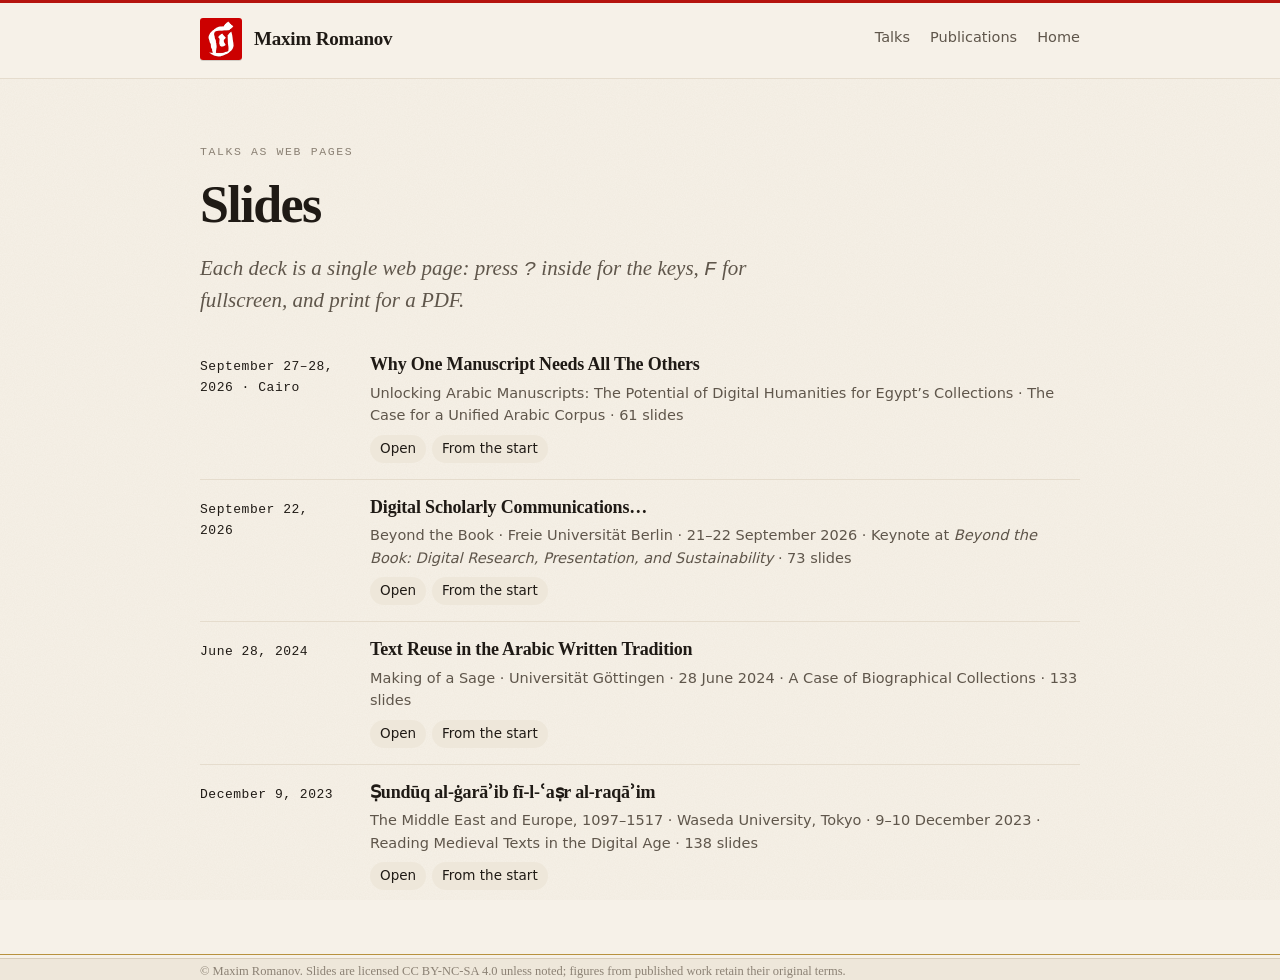
==== commit 994beac5: "Cairo deck: new al-Ḏahabī / Tārīḫ al-islām introduction slide; drop steps on 'The eight exceptions' " ====
--- a/docs/index.html
+++ b/docs/index.html
@@ -20,7 +20,7 @@
   <header class="page-head"><p class="app">Talks as web pages</p><h1>Slides</h1>
   <p class="lede">Each deck is a single web page: press <kbd>?</kbd> inside for the keys, <kbd>F</kbd> for fullscreen, and print for a PDF.</p></header>
   <ol class="items">
-<li class="item"><div class="it-label"><span class="it-year">September 27–28, 2026 · Cairo</span></div><div class="it-body"><h3 class="it-title"><a href="2026-09-28-Cairo/">Why One Manuscript Needs All The Others</a></h3><p class="it-meta">Unlocking Arabic Manuscripts: The Potential of Digital Humanities for Egypt’s Collections · The Case for a Unified Arabic Corpus · 60 slides</p><p class="it-links"><a class="it-link" href="2026-09-28-Cairo/">Open</a> <a class="it-link" href="2026-09-28-Cairo/#1">From the start</a></p></div></li><li class="item"><div class="it-label"><span class="it-year">September 22, 2026</span></div><div class="it-body"><h3 class="it-title"><a href="2026-09-22-fub-keynote/">Digital Scholarly Communications…</a></h3><p class="it-meta">Beyond the Book · Freie Universität Berlin · 21–22 September 2026 · Keynote at <em>Beyond the Book: Digital Research, Presentation, and Sustainability</em> · 73 slides</p><p class="it-links"><a class="it-link" href="2026-09-22-fub-keynote/">Open</a> <a class="it-link" href="2026-09-22-fub-keynote/#1">From the start</a></p></div></li><li class="item"><div class="it-label"><span class="it-year">June 28, 2024</span></div><div class="it-body"><h3 class="it-title"><a href="2024-06-28-goettingen/">Text Reuse in the Arabic Written Tradition</a></h3><p class="it-meta">Making of a Sage · Universität Göttingen · 28 June 2024 · A Case of Biographical Collections · 133 slides</p><p class="it-links"><a class="it-link" href="2024-06-28-goettingen/">Open</a> <a class="it-link" href="2024-06-28-goettingen/#1">From the start</a></p></div></li><li class="item"><div class="it-label"><span class="it-year">December 9, 2023</span></div><div class="it-body"><h3 class="it-title"><a href="2023-12-09-waseda-tokyo/">Ṣundūq al-ġarāʾib fī-l-ʿaṣr al-raqāʾim</a></h3><p class="it-meta">The Middle East and Europe, 1097–1517 · Waseda University, Tokyo · 9–10 December 2023 · Reading Medieval Texts in the Digital Age · 138 slides</p><p class="it-links"><a class="it-link" href="2023-12-09-waseda-tokyo/">Open</a> <a class="it-link" href="2023-12-09-waseda-tokyo/#1">From the start</a></p></div></li>
+<li class="item"><div class="it-label"><span class="it-year">September 27–28, 2026 · Cairo</span></div><div class="it-body"><h3 class="it-title"><a href="2026-09-28-Cairo/">Why One Manuscript Needs All The Others</a></h3><p class="it-meta">Unlocking Arabic Manuscripts: The Potential of Digital Humanities for Egypt’s Collections · The Case for a Unified Arabic Corpus · 61 slides</p><p class="it-links"><a class="it-link" href="2026-09-28-Cairo/">Open</a> <a class="it-link" href="2026-09-28-Cairo/#1">From the start</a></p></div></li><li class="item"><div class="it-label"><span class="it-year">September 22, 2026</span></div><div class="it-body"><h3 class="it-title"><a href="2026-09-22-fub-keynote/">Digital Scholarly Communications…</a></h3><p class="it-meta">Beyond the Book · Freie Universität Berlin · 21–22 September 2026 · Keynote at <em>Beyond the Book: Digital Research, Presentation, and Sustainability</em> · 73 slides</p><p class="it-links"><a class="it-link" href="2026-09-22-fub-keynote/">Open</a> <a class="it-link" href="2026-09-22-fub-keynote/#1">From the start</a></p></div></li><li class="item"><div class="it-label"><span class="it-year">June 28, 2024</span></div><div class="it-body"><h3 class="it-title"><a href="2024-06-28-goettingen/">Text Reuse in the Arabic Written Tradition</a></h3><p class="it-meta">Making of a Sage · Universität Göttingen · 28 June 2024 · A Case of Biographical Collections · 133 slides</p><p class="it-links"><a class="it-link" href="2024-06-28-goettingen/">Open</a> <a class="it-link" href="2024-06-28-goettingen/#1">From the start</a></p></div></li><li class="item"><div class="it-label"><span class="it-year">December 9, 2023</span></div><div class="it-body"><h3 class="it-title"><a href="2023-12-09-waseda-tokyo/">Ṣundūq al-ġarāʾib fī-l-ʿaṣr al-raqāʾim</a></h3><p class="it-meta">The Middle East and Europe, 1097–1517 · Waseda University, Tokyo · 9–10 December 2023 · Reading Medieval Texts in the Digital Age · 138 slides</p><p class="it-links"><a class="it-link" href="2023-12-09-waseda-tokyo/">Open</a> <a class="it-link" href="2023-12-09-waseda-tokyo/#1">From the start</a></p></div></li>
   </ol>
 </main>
 <footer class="site-foot"><div class="wrap"><p class="foot-note">© Maxim Romanov. Slides are licensed CC BY-NC-SA 4.0 unless noted; figures from published work retain their original terms.</p></div></footer>
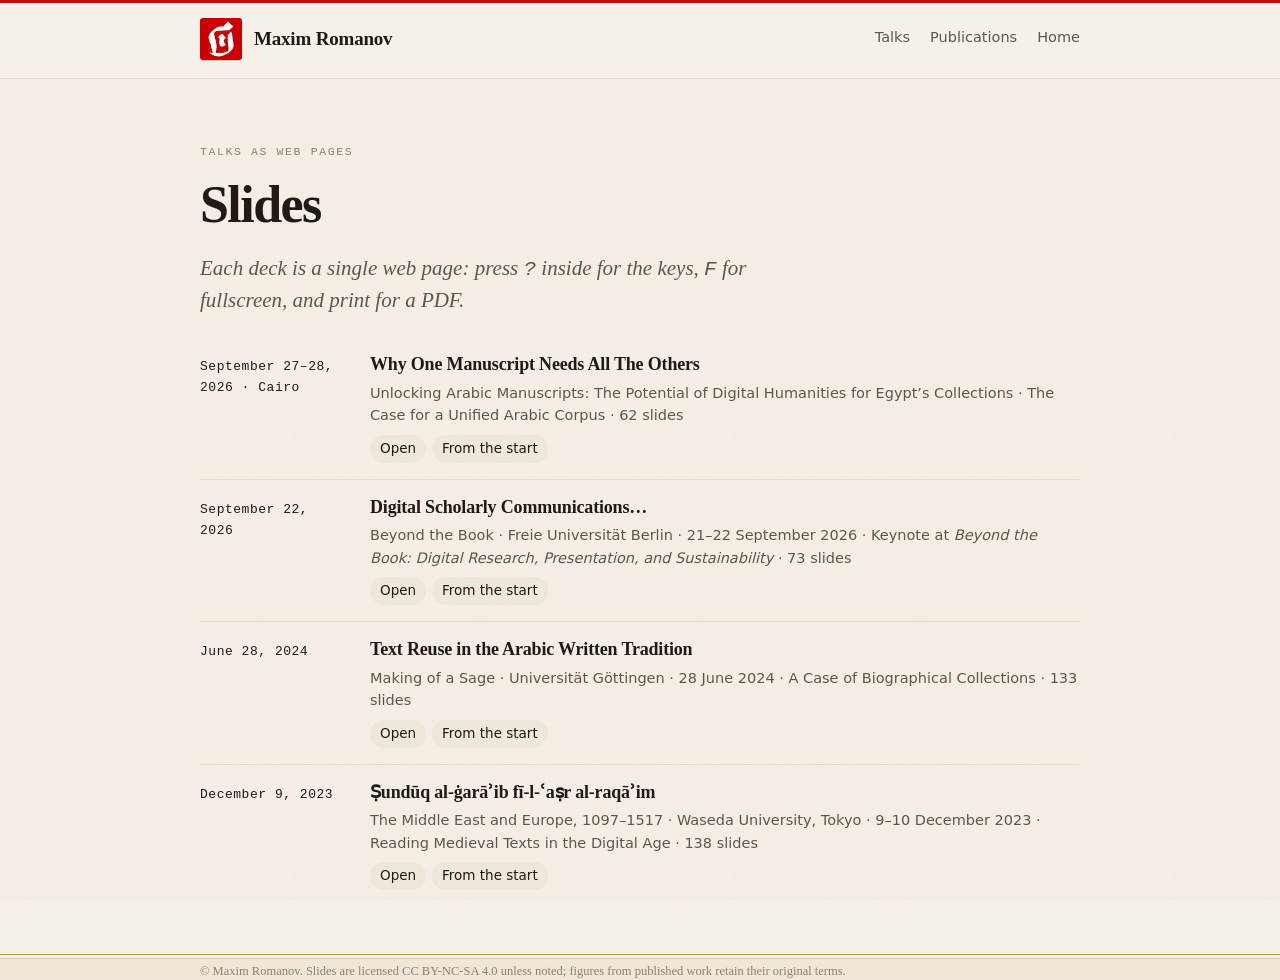
==== commit 2083ed58: "Cairo deck: Arabic companion page with QR slide Publish the bilingual written companion at 2026-09-2" ====
--- a/docs/index.html
+++ b/docs/index.html
@@ -20,7 +20,7 @@
   <header class="page-head"><p class="app">Talks as web pages</p><h1>Slides</h1>
   <p class="lede">Each deck is a single web page: press <kbd>?</kbd> inside for the keys, <kbd>F</kbd> for fullscreen, and print for a PDF.</p></header>
   <ol class="items">
-<li class="item"><div class="it-label"><span class="it-year">September 27–28, 2026 · Cairo</span></div><div class="it-body"><h3 class="it-title"><a href="2026-09-28-Cairo/">Why One Manuscript Needs All The Others</a></h3><p class="it-meta">Unlocking Arabic Manuscripts: The Potential of Digital Humanities for Egypt’s Collections · The Case for a Unified Arabic Corpus · 61 slides</p><p class="it-links"><a class="it-link" href="2026-09-28-Cairo/">Open</a> <a class="it-link" href="2026-09-28-Cairo/#1">From the start</a></p></div></li><li class="item"><div class="it-label"><span class="it-year">September 22, 2026</span></div><div class="it-body"><h3 class="it-title"><a href="2026-09-22-fub-keynote/">Digital Scholarly Communications…</a></h3><p class="it-meta">Beyond the Book · Freie Universität Berlin · 21–22 September 2026 · Keynote at <em>Beyond the Book: Digital Research, Presentation, and Sustainability</em> · 73 slides</p><p class="it-links"><a class="it-link" href="2026-09-22-fub-keynote/">Open</a> <a class="it-link" href="2026-09-22-fub-keynote/#1">From the start</a></p></div></li><li class="item"><div class="it-label"><span class="it-year">June 28, 2024</span></div><div class="it-body"><h3 class="it-title"><a href="2024-06-28-goettingen/">Text Reuse in the Arabic Written Tradition</a></h3><p class="it-meta">Making of a Sage · Universität Göttingen · 28 June 2024 · A Case of Biographical Collections · 133 slides</p><p class="it-links"><a class="it-link" href="2024-06-28-goettingen/">Open</a> <a class="it-link" href="2024-06-28-goettingen/#1">From the start</a></p></div></li><li class="item"><div class="it-label"><span class="it-year">December 9, 2023</span></div><div class="it-body"><h3 class="it-title"><a href="2023-12-09-waseda-tokyo/">Ṣundūq al-ġarāʾib fī-l-ʿaṣr al-raqāʾim</a></h3><p class="it-meta">The Middle East and Europe, 1097–1517 · Waseda University, Tokyo · 9–10 December 2023 · Reading Medieval Texts in the Digital Age · 138 slides</p><p class="it-links"><a class="it-link" href="2023-12-09-waseda-tokyo/">Open</a> <a class="it-link" href="2023-12-09-waseda-tokyo/#1">From the start</a></p></div></li>
+<li class="item"><div class="it-label"><span class="it-year">September 27–28, 2026 · Cairo</span></div><div class="it-body"><h3 class="it-title"><a href="2026-09-28-Cairo/">Why One Manuscript Needs All The Others</a></h3><p class="it-meta">Unlocking Arabic Manuscripts: The Potential of Digital Humanities for Egypt’s Collections · The Case for a Unified Arabic Corpus · 62 slides</p><p class="it-links"><a class="it-link" href="2026-09-28-Cairo/">Open</a> <a class="it-link" href="2026-09-28-Cairo/#1">From the start</a></p></div></li><li class="item"><div class="it-label"><span class="it-year">September 22, 2026</span></div><div class="it-body"><h3 class="it-title"><a href="2026-09-22-fub-keynote/">Digital Scholarly Communications…</a></h3><p class="it-meta">Beyond the Book · Freie Universität Berlin · 21–22 September 2026 · Keynote at <em>Beyond the Book: Digital Research, Presentation, and Sustainability</em> · 73 slides</p><p class="it-links"><a class="it-link" href="2026-09-22-fub-keynote/">Open</a> <a class="it-link" href="2026-09-22-fub-keynote/#1">From the start</a></p></div></li><li class="item"><div class="it-label"><span class="it-year">June 28, 2024</span></div><div class="it-body"><h3 class="it-title"><a href="2024-06-28-goettingen/">Text Reuse in the Arabic Written Tradition</a></h3><p class="it-meta">Making of a Sage · Universität Göttingen · 28 June 2024 · A Case of Biographical Collections · 133 slides</p><p class="it-links"><a class="it-link" href="2024-06-28-goettingen/">Open</a> <a class="it-link" href="2024-06-28-goettingen/#1">From the start</a></p></div></li><li class="item"><div class="it-label"><span class="it-year">December 9, 2023</span></div><div class="it-body"><h3 class="it-title"><a href="2023-12-09-waseda-tokyo/">Ṣundūq al-ġarāʾib fī-l-ʿaṣr al-raqāʾim</a></h3><p class="it-meta">The Middle East and Europe, 1097–1517 · Waseda University, Tokyo · 9–10 December 2023 · Reading Medieval Texts in the Digital Age · 138 slides</p><p class="it-links"><a class="it-link" href="2023-12-09-waseda-tokyo/">Open</a> <a class="it-link" href="2023-12-09-waseda-tokyo/#1">From the start</a></p></div></li>
   </ol>
 </main>
 <footer class="site-foot"><div class="wrap"><p class="foot-note">© Maxim Romanov. Slides are licensed CC BY-NC-SA 4.0 unless noted; figures from published work retain their original terms.</p></div></footer>
